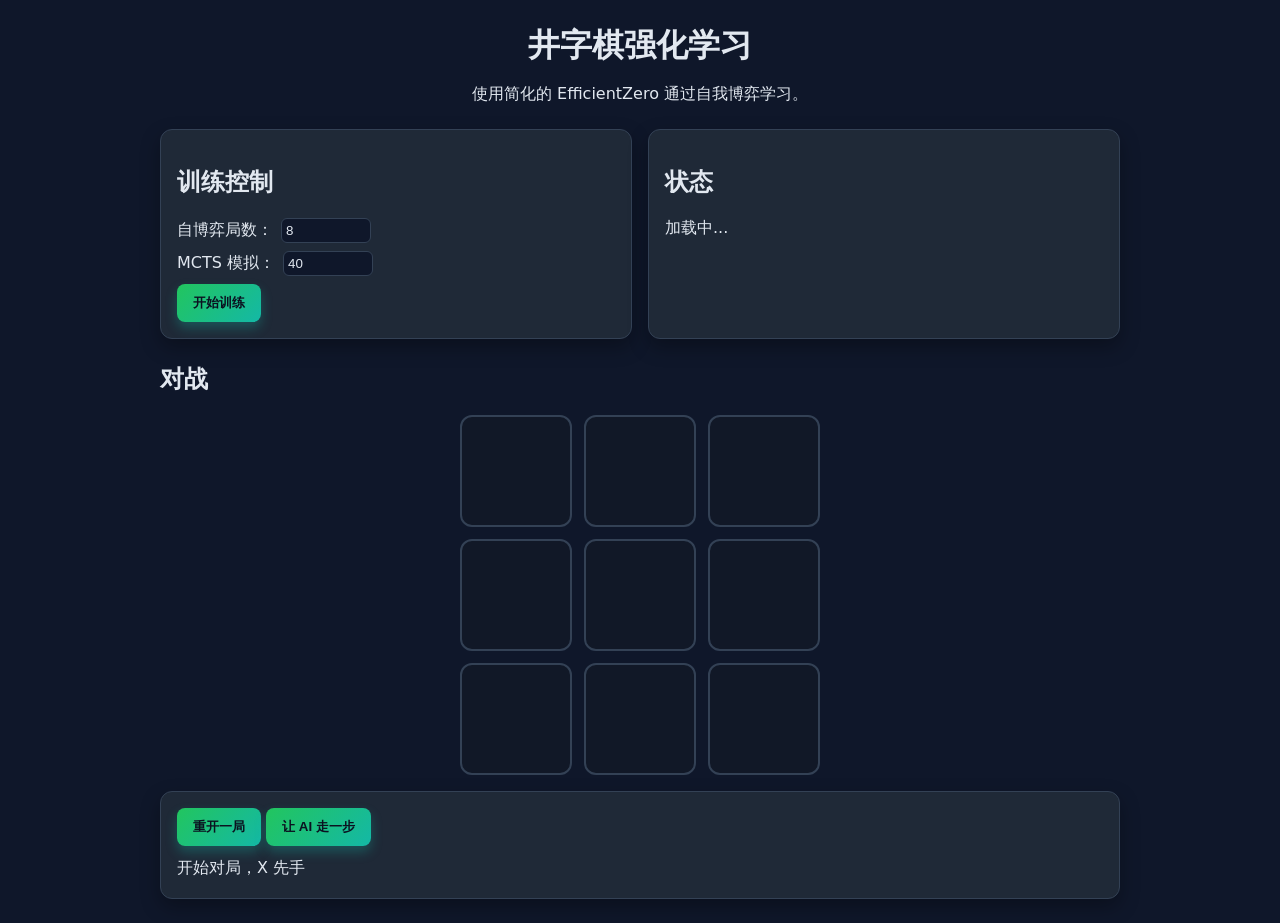
==== static/index.html @ 16e272b4 "Add EfficientZero tic tac toe web demo" ====
<!DOCTYPE html>
<html lang="zh">
<head>
  <meta charset="UTF-8" />
  <title>井字棋 EfficientZero</title>
  <link rel="stylesheet" href="styles.css" />
</head>
<body>
  <div class="container">
    <header>
      <h1>井字棋强化学习</h1>
      <p>使用简化的 EfficientZero 通过自我博弈学习。</p>
    </header>

    <section class="controls">
      <div class="train-panel">
        <h2>训练控制</h2>
        <label>自博弈局数：<input type="number" id="games" value="8" min="1" /></label>
        <label>MCTS 模拟：<input type="number" id="sims" value="40" min="10" step="10" /></label>
        <button id="train">开始训练</button>
        <div id="train-status"></div>
      </div>
      <div class="status-panel">
        <h2>状态</h2>
        <div id="status">加载中...</div>
      </div>
    </section>

    <section class="board-section">
      <h2>对战</h2>
      <div class="board" id="board"></div>
      <div class="panel">
        <button id="reset">重开一局</button>
        <button id="agent-move">让 AI 走一步</button>
        <div id="message"></div>
      </div>
    </section>
  </div>

  <script src="script.js"></script>
</body>
</html>
---- static/styles.css ----
body {
  font-family: "Segoe UI", system-ui, -apple-system, BlinkMacSystemFont, "Helvetica Neue", sans-serif;
  background: #0f172a;
  color: #e2e8f0;
  margin: 0;
  padding: 0;
}

.container {
  max-width: 960px;
  margin: 0 auto;
  padding: 24px;
}

header {
  text-align: center;
  margin-bottom: 24px;
}

header h1 {
  margin: 0 0 8px 0;
  font-size: 32px;
}

.controls {
  display: grid;
  grid-template-columns: repeat(auto-fit, minmax(280px, 1fr));
  gap: 16px;
}

.train-panel, .status-panel, .panel {
  background: #1f2937;
  border: 1px solid #334155;
  border-radius: 12px;
  padding: 16px;
  box-shadow: 0 8px 20px rgba(0,0,0,0.3);
}

label {
  display: block;
  margin-bottom: 8px;
}

input {
  width: 80px;
  margin-left: 8px;
  padding: 4px;
  background: #0f172a;
  color: #e2e8f0;
  border: 1px solid #334155;
  border-radius: 6px;
}

button {
  background: linear-gradient(135deg, #22c55e, #14b8a6);
  color: #0b1120;
  border: none;
  border-radius: 8px;
  padding: 10px 16px;
  font-weight: bold;
  cursor: pointer;
  box-shadow: 0 6px 12px rgba(20, 184, 166, 0.3);
  transition: transform 0.1s ease, box-shadow 0.1s ease;
}

button:hover {
  transform: translateY(-1px);
  box-shadow: 0 8px 16px rgba(20, 184, 166, 0.35);
}

button:disabled {
  opacity: 0.6;
  cursor: not-allowed;
}

.board-section {
  margin-top: 24px;
}

.board {
  display: grid;
  grid-template-columns: repeat(3, 1fr);
  width: 360px;
  max-width: 100%;
  gap: 12px;
  margin: 16px auto;
}

.cell {
  aspect-ratio: 1;
  display: flex;
  align-items: center;
  justify-content: center;
  background: #111827;
  border: 2px solid #334155;
  border-radius: 12px;
  font-size: 48px;
  font-weight: bold;
  color: #f8fafc;
  cursor: pointer;
  transition: background 0.1s ease, transform 0.1s ease;
}

.cell:hover {
  background: #1f2937;
  transform: translateY(-2px);
}

#message {
  margin-top: 12px;
  min-height: 24px;
}

.progress {
  height: 8px;
  background: #0ea5e9;
  border-radius: 999px;
  width: 100%;
  overflow: hidden;
  position: relative;
}

.progress::after {
  content: "";
  position: absolute;
  inset: 0;
  background: linear-gradient(90deg, transparent, rgba(255,255,255,0.6), transparent);
  animation: slide 1.6s infinite;
}

@keyframes slide {
  0% { transform: translateX(-100%); }
  100% { transform: translateX(100%); }
}
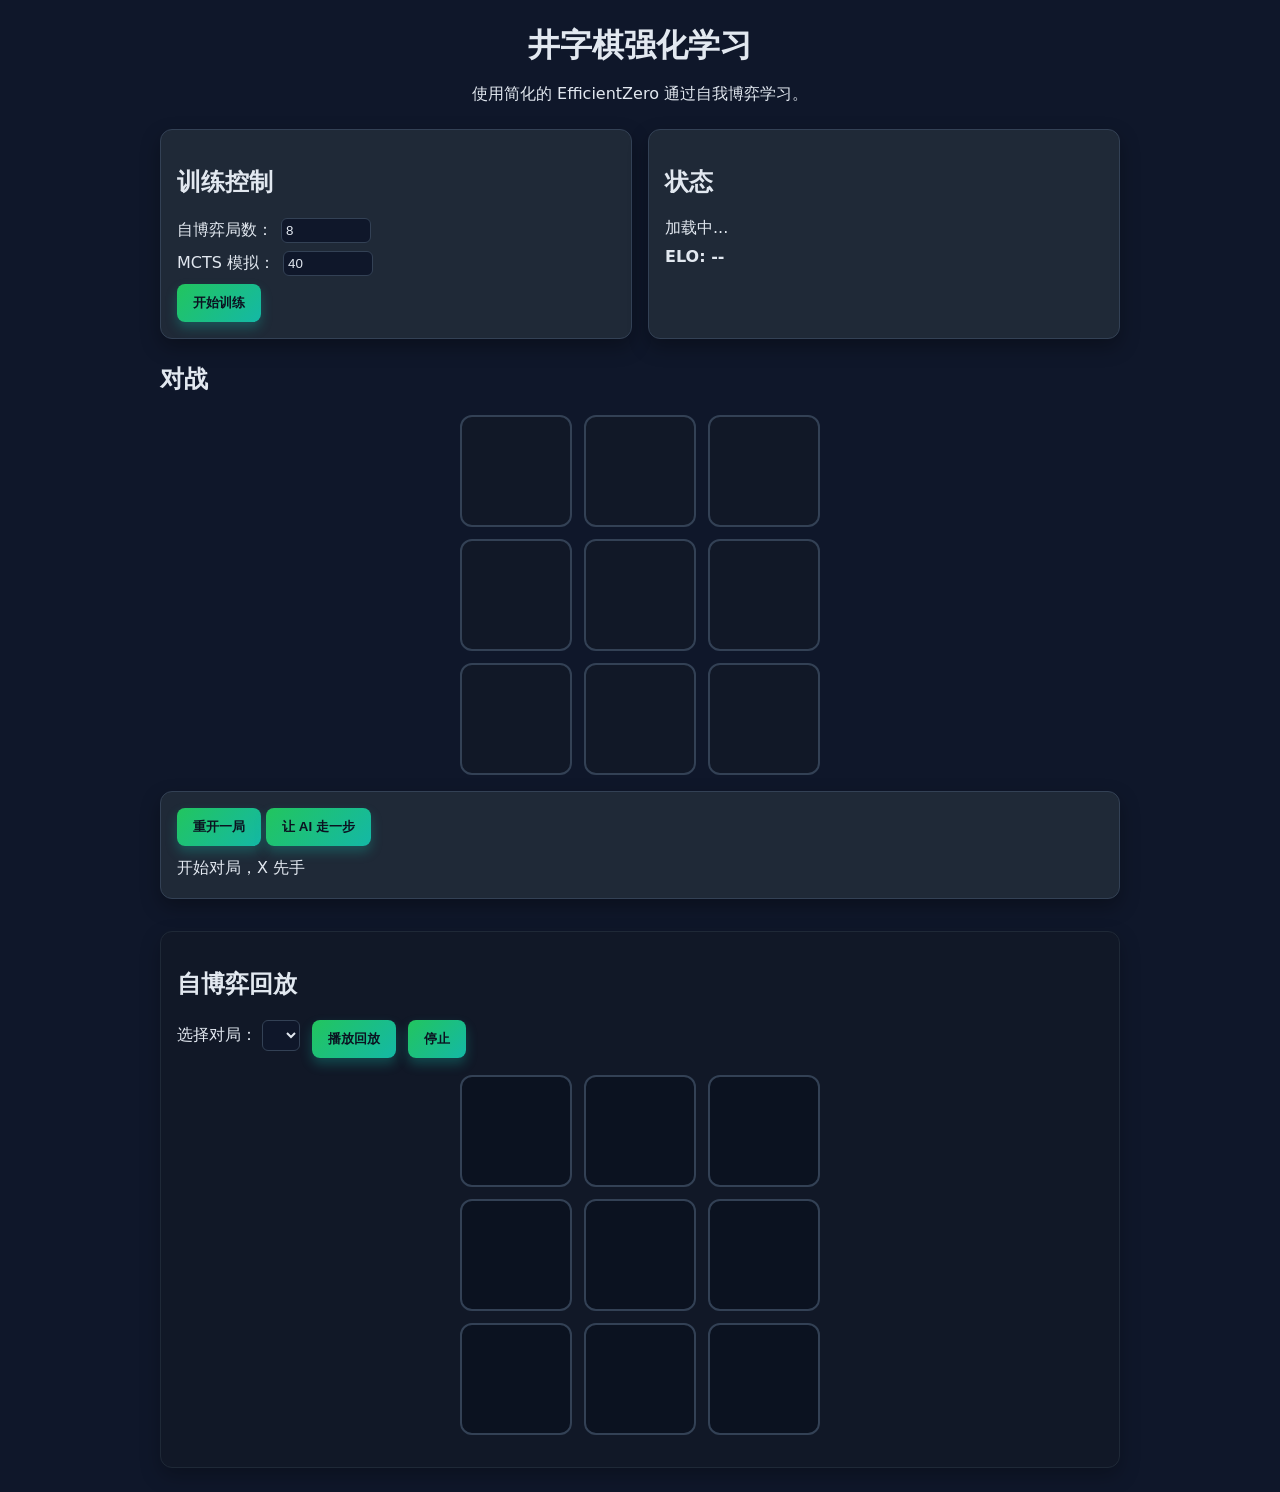
==== commit 8e51cfea: "Add self-play replay viewer and elo tracking" ====
--- a/static/index.html
+++ b/static/index.html
@@ -23,6 +23,7 @@
       <div class="status-panel">
         <h2>状态</h2>
         <div id="status">加载中...</div>
+        <div class="elo" id="elo-display">ELO: --</div>
       </div>
     </section>
 
@@ -35,6 +36,20 @@
         <div id="message"></div>
       </div>
     </section>
+
+    <section class="replay-section">
+      <h2>自博弈回放</h2>
+      <div class="replay-controls">
+        <label>
+          选择对局：
+          <select id="replay-select"></select>
+        </label>
+        <button id="replay-play">播放回放</button>
+        <button id="replay-stop">停止</button>
+        <span id="replay-meta"></span>
+      </div>
+      <div class="board replay-board" id="replay-board"></div>
+    </section>
   </div>
 
   <script src="script.js"></script>
--- a/static/styles.css
+++ b/static/styles.css
@@ -111,6 +111,11 @@
   min-height: 24px;
 }
 
+.elo {
+  margin-top: 8px;
+  font-weight: 600;
+}
+
 .progress {
   height: 8px;
   background: #0ea5e9;
@@ -132,3 +137,32 @@
   0% { transform: translateX(-100%); }
   100% { transform: translateX(100%); }
 }
+
+.replay-section {
+  margin-top: 32px;
+  background: #111827;
+  border: 1px solid #1f2937;
+  border-radius: 12px;
+  padding: 16px;
+  box-shadow: 0 8px 20px rgba(0,0,0,0.25);
+}
+
+.replay-controls {
+  display: flex;
+  gap: 12px;
+  align-items: center;
+  flex-wrap: wrap;
+}
+
+.replay-controls select {
+  background: #0f172a;
+  color: #e2e8f0;
+  border: 1px solid #334155;
+  border-radius: 6px;
+  padding: 6px 8px;
+}
+
+.replay-board .cell {
+  cursor: default;
+  background: #0b1220;
+}
